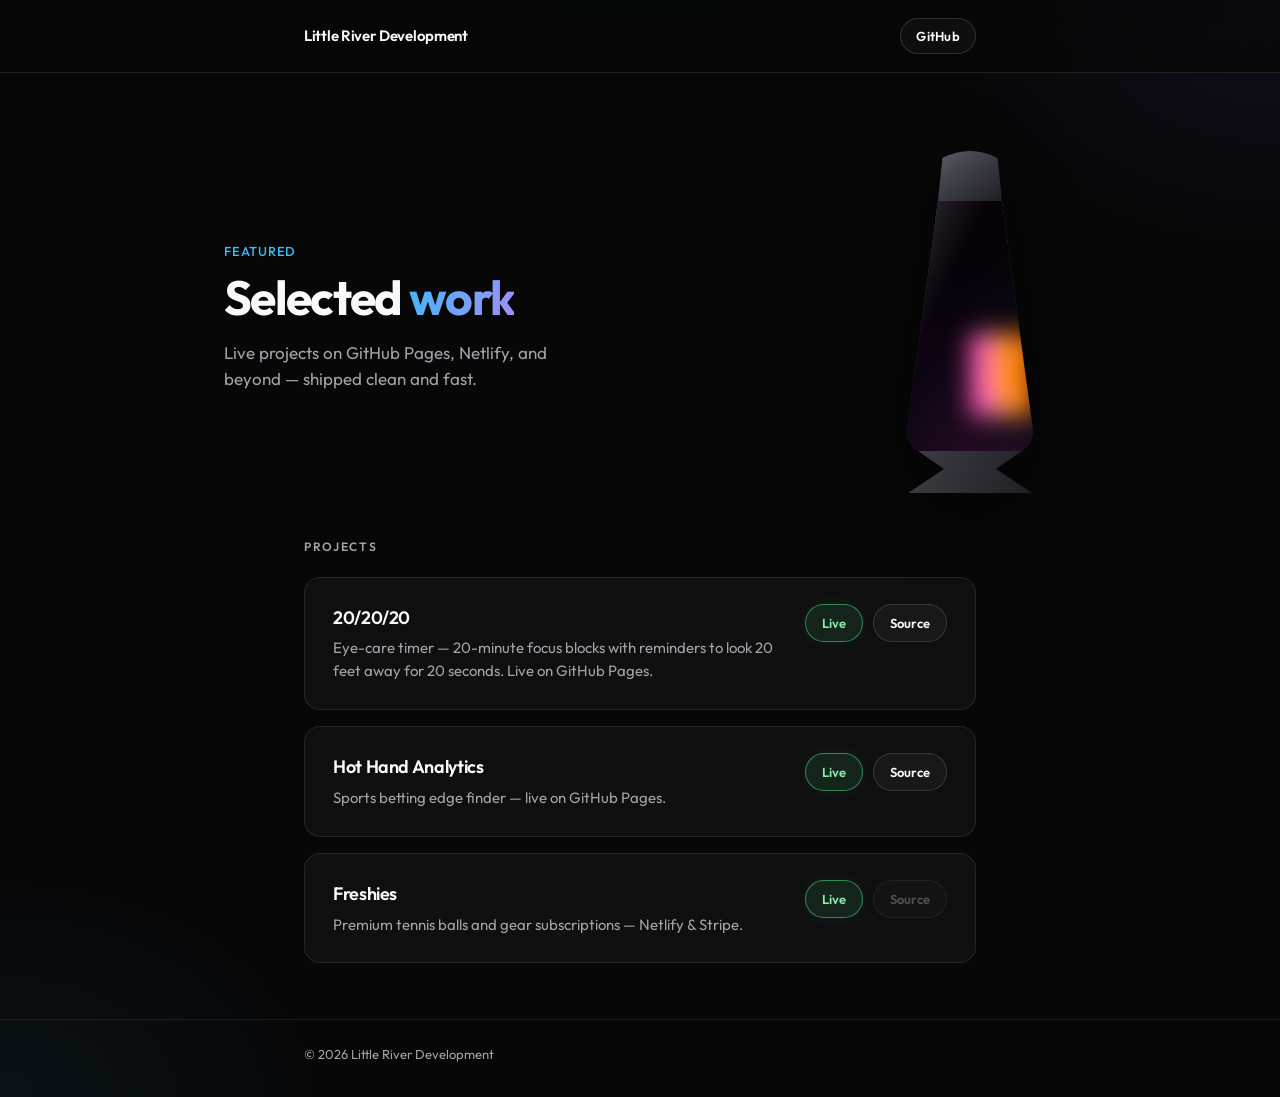
==== index.html @ 68fb6e4b "Add 20/20/20 project card; Safari backdrop fixes (html root bg, top__backdrop) Made-with: Cursor" ====
<!DOCTYPE html>
<html lang="en">
  <head>
    <meta charset="UTF-8" />
    <meta
      name="viewport"
      content="width=device-width, initial-scale=1.0, viewport-fit=cover"
    />
    <meta
      name="description"
      content="Little River Development — portfolio of web projects."
    />
    <title>Little River Development</title>
    <link rel="stylesheet" href="styles.css" />
    <link rel="preconnect" href="https://fonts.googleapis.com" />
    <link rel="preconnect" href="https://fonts.gstatic.com" crossorigin />
    <link
      href="https://fonts.googleapis.com/css2?family=Outfit:wght@300;400;500;600;700&display=swap"
      rel="stylesheet"
    />
  </head>
  <body>
    <a class="skip-link" href="#work">Skip to work</a>

    <header class="top">
      <div class="top__backdrop" aria-hidden="true"></div>
      <div class="wrap top-inner">
        <a class="brand" href="./">Little River Development</a>
        <nav class="top-nav" aria-label="Site">
          <a
            class="nav-btn"
            href="https://github.com/LittleRiverDevelopment/Portfolio"
            >GitHub</a
          >
        </nav>
      </div>
    </header>

    <main>
      <div class="wrap wrap--hero">
        <div class="hero">
          <section class="intro" aria-labelledby="intro-heading">
            <p class="intro-label">Featured</p>
            <h1 id="intro-heading">
              Selected <span class="title-accent">work</span>
            </h1>
            <p class="intro-text">
              Live projects on GitHub Pages, Netlify, and beyond — shipped clean
              and fast.
            </p>
          </section>

          <div class="lava-lamp" aria-hidden="true">
            <svg
              class="lava-lamp__svg"
              viewBox="0 -18 152 354"
              width="152"
              height="354"
              xmlns="http://www.w3.org/2000/svg"
              focusable="false"
            >
              <defs>
                <linearGradient
                  id="lava-metal"
                  x1="0%"
                  y1="0%"
                  x2="100%"
                  y2="100%"
                >
                  <stop offset="0%" stop-color="#5c5c64" />
                  <stop offset="45%" stop-color="#3d3d45" />
                  <stop offset="100%" stop-color="#1e1e24" />
                </linearGradient>
                <linearGradient id="lava-glass" x1="0%" y1="0%" x2="0%" y2="100%">
                  <stop offset="0%" stop-color="rgba(52,46,64,0.94)" />
                  <stop offset="55%" stop-color="rgba(22,18,32,0.96)" />
                  <stop offset="100%" stop-color="rgba(8,6,14,0.98)" />
                </linearGradient>
                <linearGradient id="lava-shine" x1="0%" y1="0%" x2="100%" y2="100%">
                  <stop offset="0%" stop-color="rgba(255,255,255,0.2)" />
                  <stop offset="35%" stop-color="rgba(255,255,255,0)" />
                  <stop offset="100%" stop-color="rgba(255,255,255,0.04)" />
                </linearGradient>
                <clipPath id="lava-glass-clip" clipPathUnits="userSpaceOnUse">
                  <path
                    d="M 56 32 L 96 32 L 108 43 L 138 265 Q 142 285 128 293 L 24 293 Q 10 285 14 265 L 44 43 L 56 32 Z"
                  />
                </clipPath>
              </defs>
              <!-- Metal body (no cap); cap drawn last so it sits in front of glass/lava -->
              <path
                fill="url(#lava-metal)"
                d="M 108 43 L 138 265 Q 142 285 128 293 L 102 311 L 138 335 L 14 335 L 50 311 L 24 293 Q 10 285 14 265 L 44 43 L 108 43 Z"
              />
              <path
                fill="url(#lava-glass)"
                d="M 56 32 L 96 32 L 108 43 L 138 265 Q 142 285 128 293 L 24 293 Q 10 285 14 265 L 44 43 L 56 32 Z"
              />
              <foreignObject
                width="152"
                height="336"
                clip-path="url(#lava-glass-clip)"
              >
                <div
                  xmlns="http://www.w3.org/1999/xhtml"
                  class="lava-lamp__fo"
                >
                  <div class="lava-lamp__liquid">
                    <div class="lava-lamp__blobs">
                      <span class="lava-blob lava-blob--1"></span>
                      <span class="lava-blob lava-blob--2"></span>
                      <span class="lava-blob lava-blob--3"></span>
                      <span class="lava-blob lava-blob--4"></span>
                    </div>
                  </div>
                </div>
              </foreignObject>
              <path
                fill="url(#lava-shine)"
                d="M 56 32 L 96 32 L 108 43 L 138 265 Q 142 285 128 293 L 24 293 Q 10 285 14 265 L 44 43 L 56 32 Z"
                style="pointer-events: none"
              />
              <!--
                Lid: left/right corners as before; curved top Q (76,−14) between them.
              -->
              <path
                class="lava-lamp__cap"
                fill="url(#lava-metal)"
                d="M 48.418 0 Q 76 -14 103.582 0 L 108 43 L 44 43 Z"
                style="pointer-events: none"
              />
            </svg>
          </div>
        </div>
      </div>

      <div class="wrap">
        <section id="work" class="work" aria-labelledby="work-heading">
          <h2 id="work-heading" class="work-title">Projects</h2>
          <ul class="project-list" role="list">
            <li class="project">
              <div class="project-main">
                <h3 class="project-name">20/20/20</h3>
                <p class="project-desc">
                  Eye-care timer — 20-minute focus blocks with reminders to look
                  20 feet away for 20 seconds. Live on GitHub Pages.
                </p>
              </div>
              <div class="project-links">
                <a
                  class="pill pill-live"
                  href="https://littleriverdevelopment.github.io/TwentyTwentyTwenty/"
                  target="_blank"
                  rel="noopener noreferrer"
                  >Live</a
                >
                <a
                  class="pill"
                  href="https://github.com/LittleRiverDevelopment/TwentyTwentyTwenty"
                  target="_blank"
                  rel="noopener noreferrer"
                  >Source</a
                >
              </div>
            </li>
            <li class="project">
              <div class="project-main">
                <h3 class="project-name">Hot Hand Analytics</h3>
                <p class="project-desc">
                  Sports betting edge finder — live on GitHub Pages.
                </p>
              </div>
              <div class="project-links">
                <a
                  class="pill pill-live"
                  href="https://littleriverdevelopment.github.io/HotHandAnalytics.io/"
                  target="_blank"
                  rel="noopener noreferrer"
                  >Live</a
                >
                <a
                  class="pill"
                  href="https://github.com/LittleRiverDevelopment/HotHandAnalytics.io"
                  target="_blank"
                  rel="noopener noreferrer"
                  >Source</a
                >
              </div>
            </li>
            <li class="project">
              <div class="project-main">
                <h3 class="project-name">Freshies</h3>
                <p class="project-desc">
                  Premium tennis balls and gear subscriptions — Netlify &
                  Stripe.
                </p>
              </div>
              <div class="project-links">
                <a
                  class="pill pill-live"
                  href="https://freshiescc.netlify.app"
                  target="_blank"
                  rel="noopener noreferrer"
                  >Live</a
                >
                <a class="pill pill-muted" href="#" aria-disabled="true"
                  >Source</a
                >
              </div>
            </li>
          </ul>
        </section>
      </div>
    </main>

    <footer class="bottom">
      <div class="wrap">
        <p class="bottom-text">
          © <span id="year"></span> Little River Development
        </p>
      </div>
    </footer>
    <script>
      document.getElementById("year").textContent = new Date().getFullYear();
    </script>
  </body>
</html>
---- styles.css ----
:root {
  --bg-deep: #070708;
  --bg: #0c0c0e;
  --surface: rgba(255, 255, 255, 0.035);
  --surface-hover: rgba(255, 255, 255, 0.055);
  --text: #fafafa;
  --text-soft: #a1a1aa;
  --border: rgba(255, 255, 255, 0.09);
  --border-strong: rgba(255, 255, 255, 0.14);
  --accent: #38bdf8;
  --accent-dim: rgba(56, 189, 248, 0.45);
  --accent-glow: rgba(56, 189, 248, 0.12);
  --live: #4ade80;
  --live-bright: #86efac;
  --live-border: rgba(74, 222, 128, 0.55);
  --live-bg: rgba(74, 222, 128, 0.1);
  --live-glow: rgba(74, 222, 128, 0.22);
  --radius-sm: 10px;
  --radius: 16px;
  --radius-lg: 20px;
  --font: "Outfit", system-ui, -apple-system, sans-serif;
  /* Fixed header: reserve this much space below safe-area (matches .top-inner padding + row) */
  --top-bar-height: 4.5rem;
}

*,
*::before,
*::after {
  box-sizing: border-box;
}

html {
  scroll-behavior: smooth;
  scroll-padding-top: calc(
    env(safe-area-inset-top, 0px) + var(--top-bar-height) + 0.75rem
  );
  /* Page paint on the root: Safari desktop often fails to sample backdrop-filter against body-only backgrounds in flex layouts */
  min-height: 100%;
  background-color: var(--bg-deep);
  background-image: radial-gradient(
      ellipse 100% 80% at 50% -40%,
      rgba(56, 189, 248, 0.14),
      transparent 55%
    ),
    radial-gradient(
      ellipse 60% 50% at 100% 0%,
      rgba(139, 92, 246, 0.08),
      transparent 45%
    ),
    radial-gradient(ellipse 50% 40% at 0% 100%, rgba(56, 189, 248, 0.06), transparent 50%);
}

body {
  margin: 0;
  min-height: 100vh;
  min-height: 100dvh;
  display: flex;
  flex-direction: column;
  font-family: var(--font);
  font-size: 1.0625rem;
  line-height: 1.55;
  color: var(--text);
  background: transparent;
}

a {
  color: var(--accent);
  text-decoration: none;
  transition: color 0.2s ease, background 0.2s ease, border-color 0.2s ease,
    transform 0.2s ease, box-shadow 0.2s ease;
}

a:hover {
  color: #7dd3fc;
}

a:focus-visible {
  outline: 2px solid var(--accent);
  outline-offset: 3px;
}

a[aria-disabled="true"] {
  color: var(--text-soft);
  opacity: 0.45;
  pointer-events: none;
}

.skip-link {
  position: absolute;
  left: -9999px;
  top: 0;
  padding: 0.65rem 1.1rem;
  background: var(--text);
  color: var(--bg-deep);
  font-weight: 600;
  z-index: 100;
  border-radius: var(--radius-sm);
}

.skip-link:focus {
  left: 1rem;
  top: 1rem;
}

.wrap {
  width: min(42rem, 100% - 2.25rem);
  margin-inline: auto;
}

.wrap--hero {
  width: min(52rem, 100% - 2.25rem);
}

.top {
  position: fixed;
  left: 0;
  right: 0;
  top: 0;
  z-index: 50;
  padding-top: env(safe-area-inset-top, 0px);
  border-bottom: 1px solid var(--border);
  background: transparent;
  isolation: isolate;
  overflow: hidden;
  -webkit-transform: translateZ(0);
  transform: translateZ(0);
}

/* Dedicated layer: WebKit composites backdrop more reliably than on the same box as border/padding */
.top__backdrop {
  position: absolute;
  inset: 0;
  z-index: 0;
  background-color: rgba(7, 7, 8, 0.72);
  -webkit-backdrop-filter: blur(14px);
  backdrop-filter: blur(14px);
  -webkit-transform: translate3d(0, 0, 0);
  transform: translate3d(0, 0, 0);
  pointer-events: none;
}

@media (prefers-reduced-transparency: reduce) {
  .top__backdrop {
    -webkit-backdrop-filter: none;
    backdrop-filter: none;
    background-color: rgba(12, 12, 14, 0.97);
  }
}

.top-inner {
  position: relative;
  z-index: 1;
  display: flex;
  align-items: center;
  justify-content: space-between;
  gap: 1rem;
  padding: 1.1rem 0;
}

.brand {
  font-weight: 600;
  font-size: 0.9375rem;
  letter-spacing: -0.02em;
  color: var(--text);
}

.brand:hover {
  color: #fff;
}

.nav-btn {
  display: inline-flex;
  align-items: center;
  padding: 0.45rem 0.95rem;
  font-size: 0.8125rem;
  font-weight: 600;
  letter-spacing: 0.02em;
  color: var(--text);
  border: 1px solid var(--border-strong);
  border-radius: 999px;
  background: var(--surface);
}

.nav-btn:hover {
  color: var(--accent);
  border-color: var(--accent-dim);
  background: var(--accent-glow);
  text-decoration: none;
  box-shadow: 0 0 24px var(--accent-glow);
}

main {
  flex: 1;
  padding: calc(
      env(safe-area-inset-top, 0px) + var(--top-bar-height) +
        clamp(2.75rem, 8vw, 4.25rem)
    )
    0 3.5rem;
}

.hero {
  display: grid;
  grid-template-columns: 1fr;
  gap: 2.25rem;
  margin-bottom: 2.75rem;
  align-items: center;
}

@media (min-width: 800px) {
  .hero {
    grid-template-columns: 1fr minmax(148px, 172px);
    gap: 2rem 2.75rem;
    align-items: center;
  }
}

.intro {
  margin-bottom: 0;
  min-width: 0;
}

/* —— Lava lamp: single SVG (shell + glass + base as one path) —— */
.lava-lamp {
  /* Pink (left) → orange (right), same on every blob */
  --lava-fill: linear-gradient(
    90deg,
    #ec4899 0%,
    #f472b6 28%,
    #fb923c 72%,
    #f97316 100%
  );

  justify-self: center;
  width: 152px;
  line-height: 0;
  filter: drop-shadow(0 14px 32px rgba(0, 0, 0, 0.5));
}

.lava-lamp__svg {
  display: block;
  width: 100%;
  height: auto;
  vertical-align: top;
}

/* foreignObject host: fills SVG so lava clips to glass path */
.lava-lamp__fo {
  width: 152px;
  height: 336px;
  margin: 0;
  padding: 0;
  overflow: hidden;
  position: relative;
  background: transparent;
}

.lava-lamp__liquid {
  position: absolute;
  inset: 0;
  overflow: hidden;
  background: radial-gradient(
    ellipse 95% 70% at 50% 100%,
    #24061f 0%,
    #100515 50%,
    #060208 100%
  );
}

.lava-lamp__blobs {
  position: absolute;
  left: -15%;
  right: -15%;
  top: -20%;
  bottom: -25%;
  filter: blur(12px) contrast(1.4);
}

.lava-blob {
  position: absolute;
  left: 50%;
  top: 50%;
  display: block;
  width: 64px;
  height: 82px;
  margin: 0;
  background: var(--lava-fill);
  opacity: 0.94;
  will-change: transform, border-radius;
  animation-timing-function: ease-in-out;
  animation-iteration-count: infinite;
}

.lava-blob--1 {
  animation-name: lava-morph-1;
  animation-duration: 14s;
  animation-delay: 0s;
}

.lava-blob--2 {
  width: 54px;
  height: 70px;
  animation-name: lava-morph-2;
  animation-duration: 16s;
  animation-delay: -3s;
}

.lava-blob--3 {
  width: 58px;
  height: 74px;
  animation-name: lava-morph-3;
  animation-duration: 12s;
  animation-delay: -1.5s;
}

.lava-blob--4 {
  width: 48px;
  height: 60px;
  animation-name: lava-morph-4;
  animation-duration: 18s;
  animation-delay: -5s;
}

/* Bounce paths: tighter X near top (narrow glass), wider X low; morph border-radius each step */
@keyframes lava-morph-1 {
  0%,
  100% {
    transform: translate(-50%, -50%) translate(0, 88px) rotate(0deg);
    border-radius: 44% 56% 50% 50% / 46% 48% 52% 54%;
  }
  14% {
    transform: translate(-50%, -50%) translate(-36px, 52px) rotate(-18deg);
    border-radius: 62% 38% 42% 58% / 52% 44% 56% 48%;
  }
  28% {
    transform: translate(-50%, -50%) translate(42px, 18px) rotate(14deg);
    border-radius: 35% 65% 58% 42% / 40% 58% 38% 62%;
  }
  42% {
    transform: translate(-50%, -50%) translate(24px, -58px) rotate(22deg);
    border-radius: 52% 48% 32% 68% / 62% 38% 48% 52%;
  }
  56% {
    transform: translate(-50%, -50%) translate(-28px, -48px) rotate(-12deg);
    border-radius: 40% 60% 55% 45% / 48% 52% 44% 56%;
  }
  70% {
    transform: translate(-50%, -50%) translate(-48px, 8px) rotate(-24deg);
    border-radius: 58% 42% 48% 52% / 42% 56% 52% 48%;
  }
  84% {
    transform: translate(-50%, -50%) translate(38px, 68px) rotate(10deg);
    border-radius: 46% 54% 62% 38% / 54% 46% 40% 60%;
  }
}

@keyframes lava-morph-2 {
  0%,
  100% {
    transform: translate(-50%, -50%) translate(12px, 95px) rotate(8deg);
    border-radius: 50% 50% 48% 52% / 50% 48% 52% 50%;
  }
  16% {
    transform: translate(-50%, -50%) translate(-40px, 62px) rotate(-14deg);
    border-radius: 68% 32% 45% 55% / 44% 56% 48% 52%;
  }
  33% {
    transform: translate(-50%, -50%) translate(-22px, -42px) rotate(-20deg);
    border-radius: 38% 62% 52% 48% / 58% 42% 50% 50%;
  }
  50% {
    transform: translate(-50%, -50%) translate(44px, -28px) rotate(18deg);
    border-radius: 55% 45% 38% 62% / 36% 64% 55% 45%;
  }
  66% {
    transform: translate(-50%, -50%) translate(46px, 38px) rotate(12deg);
    border-radius: 42% 58% 60% 40% / 50% 50% 42% 58%;
  }
  83% {
    transform: translate(-50%, -50%) translate(-32px, -12px) rotate(-10deg);
    border-radius: 54% 46% 44% 56% / 46% 54% 58% 42%;
  }
}

@keyframes lava-morph-3 {
  0%,
  100% {
    transform: translate(-50%, -50%) translate(-8px, 78px) rotate(-6deg);
    border-radius: 48% 52% 54% 46% / 52% 46% 48% 52%;
  }
  20% {
    transform: translate(-50%, -50%) translate(46px, 45px) rotate(20deg);
    border-radius: 32% 68% 55% 45% / 48% 52% 44% 56%;
  }
  40% {
    transform: translate(-50%, -50%) translate(32px, -62px) rotate(16deg);
    border-radius: 58% 42% 35% 65% / 64% 36% 42% 58%;
  }
  60% {
    transform: translate(-50%, -50%) translate(-44px, -35px) rotate(-22deg);
    border-radius: 44% 56% 50% 50% / 40% 60% 54% 46%;
  }
  80% {
    transform: translate(-50%, -50%) translate(-38px, 58px) rotate(-8deg);
    border-radius: 60% 40% 42% 58% / 52% 48% 46% 54%;
  }
}

@keyframes lava-morph-4 {
  0%,
  100% {
    transform: translate(-50%, -50%) translate(6px, 102px) rotate(4deg);
    border-radius: 52% 48% 50% 50% / 48% 52% 50% 50%;
  }
  18% {
    transform: translate(-50%, -50%) translate(36px, 22px) rotate(24deg);
    border-radius: 45% 55% 62% 38% / 38% 62% 52% 48%;
  }
  36% {
    transform: translate(-50%, -50%) translate(-36px, 8px) rotate(-16deg);
    border-radius: 66% 34% 40% 60% / 50% 50% 46% 54%;
  }
  54% {
    transform: translate(-50%, -50%) translate(-20px, -68px) rotate(-8deg);
    border-radius: 40% 60% 48% 52% / 58% 42% 44% 56%;
  }
  72% {
    transform: translate(-50%, -50%) translate(40px, -20px) rotate(14deg);
    border-radius: 50% 50% 58% 42% / 42% 58% 50% 50%;
  }
  90% {
    transform: translate(-50%, -50%) translate(-42px, 72px) rotate(-12deg);
    border-radius: 54% 46% 44% 56% / 46% 54% 52% 48%;
  }
}

.lava-lamp__shine {
  pointer-events: none;
  position: absolute;
  inset: 0;
  -webkit-clip-path: var(--lamp-clip);
  clip-path: var(--lamp-clip);
  background: linear-gradient(
    118deg,
    rgba(255, 255, 255, 0.16) 0%,
    rgba(255, 255, 255, 0) 35%,
    rgba(255, 255, 255, 0) 55%,
    rgba(255, 255, 255, 0.04) 100%
  );
}

.intro-label {
  margin: 0 0 0.65rem;
  font-size: 0.8125rem;
  font-weight: 500;
  letter-spacing: 0.06em;
  text-transform: uppercase;
  color: var(--accent);
}

.intro h1 {
  margin: 0 0 1rem;
  font-size: clamp(2.25rem, 6vw, 3rem);
  font-weight: 700;
  line-height: 1.08;
  letter-spacing: -0.035em;
}

.title-accent {
  background: linear-gradient(120deg, #38bdf8 0%, #a78bfa 100%);
  -webkit-background-clip: text;
  background-clip: text;
  color: transparent;
}

.intro-text {
  margin: 0;
  max-width: 34ch;
  color: var(--text-soft);
  font-size: 1.0625rem;
  font-weight: 400;
}

.work-title {
  margin: 0 0 1.25rem;
  font-size: 0.75rem;
  font-weight: 600;
  letter-spacing: 0.14em;
  text-transform: uppercase;
  color: var(--text-soft);
}

.project-list {
  list-style: none;
  margin: 0;
  padding: 0;
  display: flex;
  flex-direction: column;
  gap: 1rem;
}

.project {
  display: flex;
  flex-direction: column;
  gap: 1.25rem;
  padding: 1.5rem 1.5rem;
  background: var(--surface);
  border: 1px solid var(--border);
  border-radius: var(--radius);
  transition: border-color 0.25s ease, background 0.25s ease,
    transform 0.25s ease, box-shadow 0.25s ease;
}

.project:hover {
  border-color: var(--border-strong);
  background: var(--surface-hover);
  box-shadow: 0 16px 48px rgba(0, 0, 0, 0.35);
  transform: translateY(-2px);
}

@media (min-width: 540px) {
  .project {
    flex-direction: row;
    align-items: flex-start;
    justify-content: space-between;
    gap: 1.75rem;
    padding: 1.65rem 1.75rem;
  }
}

.project-main {
  min-width: 0;
}

.project-name {
  margin: 0 0 0.35rem;
  font-size: 1.125rem;
  font-weight: 600;
  letter-spacing: -0.02em;
}

.project-desc {
  margin: 0;
  font-size: 0.9375rem;
  color: var(--text-soft);
  line-height: 1.5;
}

.project-links {
  display: flex;
  flex-wrap: wrap;
  align-items: center;
  gap: 0.65rem;
  flex-shrink: 0;
}

.pill {
  display: inline-flex;
  align-items: center;
  justify-content: center;
  padding: 0.5rem 1rem;
  font-size: 0.8125rem;
  font-weight: 600;
  color: var(--text);
  border: 1px solid var(--border-strong);
  border-radius: 999px;
  background: rgba(255, 255, 255, 0.04);
}

.pill:hover {
  color: var(--accent);
  border-color: var(--accent-dim);
  background: var(--accent-glow);
  text-decoration: none;
  box-shadow: 0 0 20px var(--accent-glow);
}

.pill-muted {
  color: var(--text-soft);
}

.pill-live {
  color: var(--live-bright);
  border-color: var(--live-border);
  background: var(--live-bg);
  box-shadow: 0 0 18px rgba(74, 222, 128, 0.08);
}

.pill-live:hover {
  color: #bbf7d0;
  border-color: var(--live);
  background: rgba(74, 222, 128, 0.16);
  text-decoration: none;
  box-shadow: 0 0 24px var(--live-glow);
}

.pill-live:focus-visible {
  outline-color: var(--live);
}

.pill[aria-disabled="true"] {
  box-shadow: none;
}

.pill[aria-disabled="true"]:hover {
  box-shadow: none;
  border-color: var(--border);
  background: rgba(255, 255, 255, 0.04);
}

@media (prefers-reduced-motion: reduce) {
  html {
    scroll-behavior: auto;
  }

  a,
  .project,
  .nav-btn,
  .pill {
    transition: none;
  }

  .project:hover {
    transform: none;
  }

  .lava-blob {
    animation: none;
    transform: translate(-50%, -50%) translate(0, 48px);
    border-radius: 48% 52% 50% 50% / 50% 48% 52% 50%;
  }

  .lava-blob--2 {
    transform: translate(-50%, -50%) translate(10px, 62px);
  }

  .lava-blob--3 {
    transform: translate(-50%, -50%) translate(-12px, 36px);
  }

  .lava-blob--4 {
    transform: translate(-50%, -50%) translate(4px, 72px);
  }
}

.bottom {
  border-top: 1px solid var(--border);
  padding: 1.5rem 0 2rem;
  margin-top: auto;
}

.bottom-text {
  margin: 0;
  font-size: 0.8125rem;
  color: var(--text-soft);
}
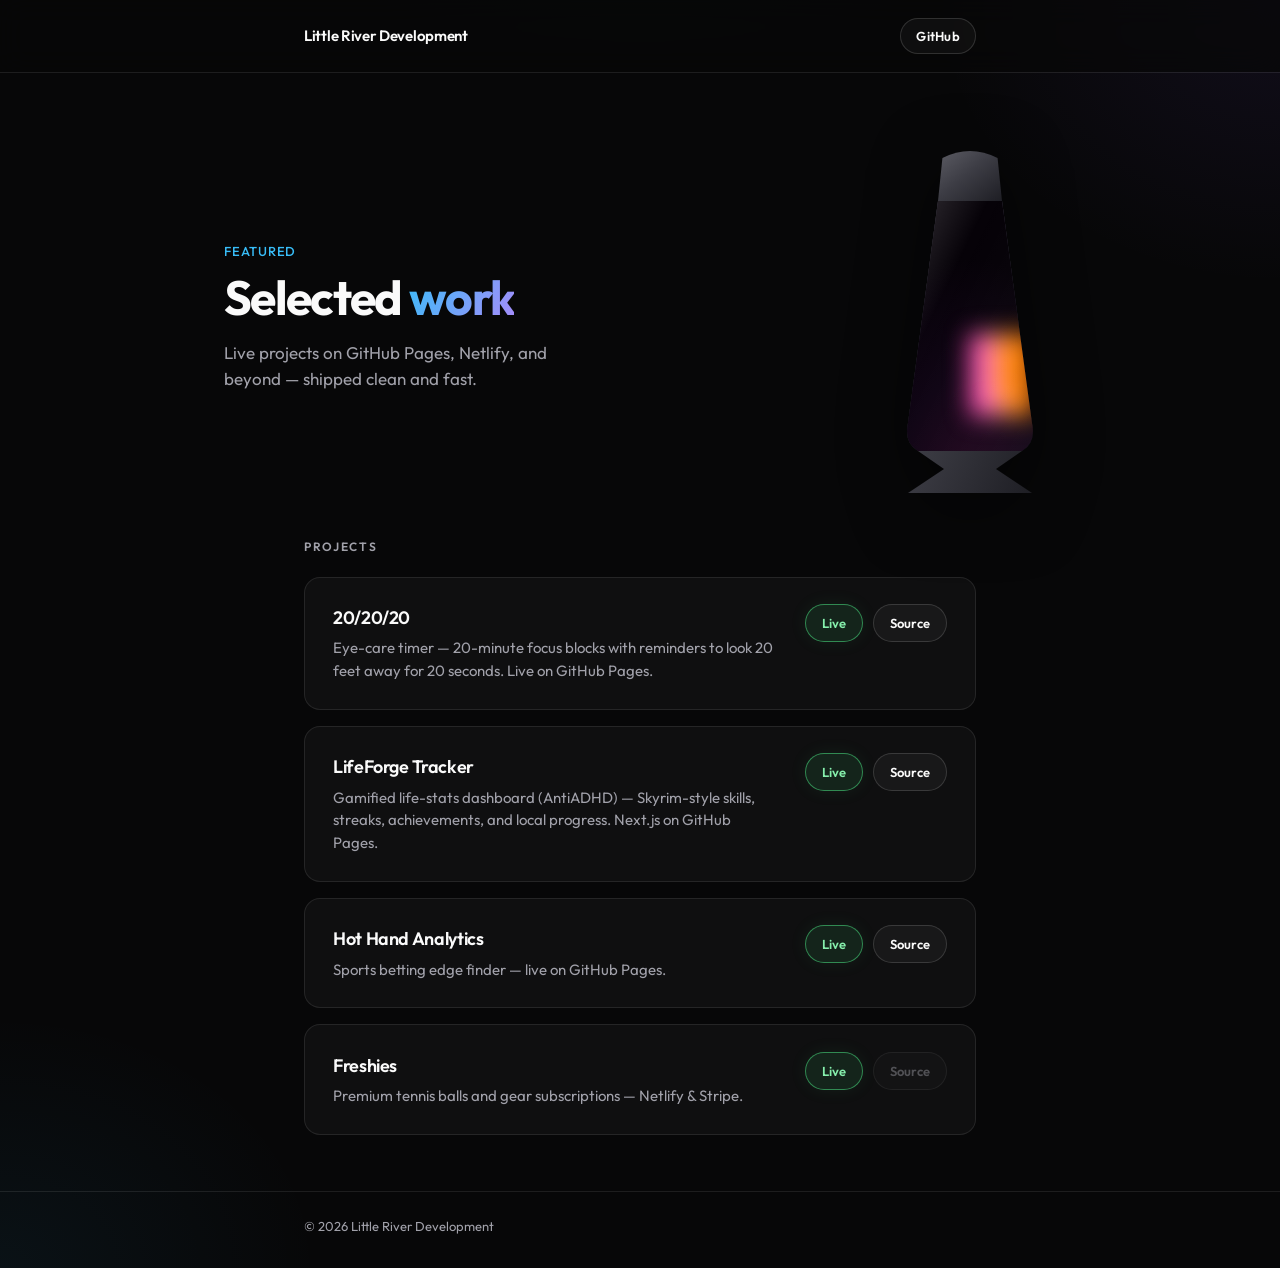
==== commit 32a4a226: "Add LifeForge Tracker (AntiADHD) project to portfolio Made-with: Cursor" ====
--- a/index.html
+++ b/index.html
@@ -165,6 +165,32 @@
             </li>
             <li class="project">
               <div class="project-main">
+                <h3 class="project-name">LifeForge Tracker</h3>
+                <p class="project-desc">
+                  Gamified life-stats dashboard (AntiADHD) — Skyrim-style skills,
+                  streaks, achievements, and local progress. Next.js on GitHub
+                  Pages.
+                </p>
+              </div>
+              <div class="project-links">
+                <a
+                  class="pill pill-live"
+                  href="https://littleriverdevelopment.github.io/AntiADHD/"
+                  target="_blank"
+                  rel="noopener noreferrer"
+                  >Live</a
+                >
+                <a
+                  class="pill"
+                  href="https://github.com/LittleRiverDevelopment/AntiADHD"
+                  target="_blank"
+                  rel="noopener noreferrer"
+                  >Source</a
+                >
+              </div>
+            </li>
+            <li class="project">
+              <div class="project-main">
                 <h3 class="project-name">Hot Hand Analytics</h3>
                 <p class="project-desc">
                   Sports betting edge finder — live on GitHub Pages.
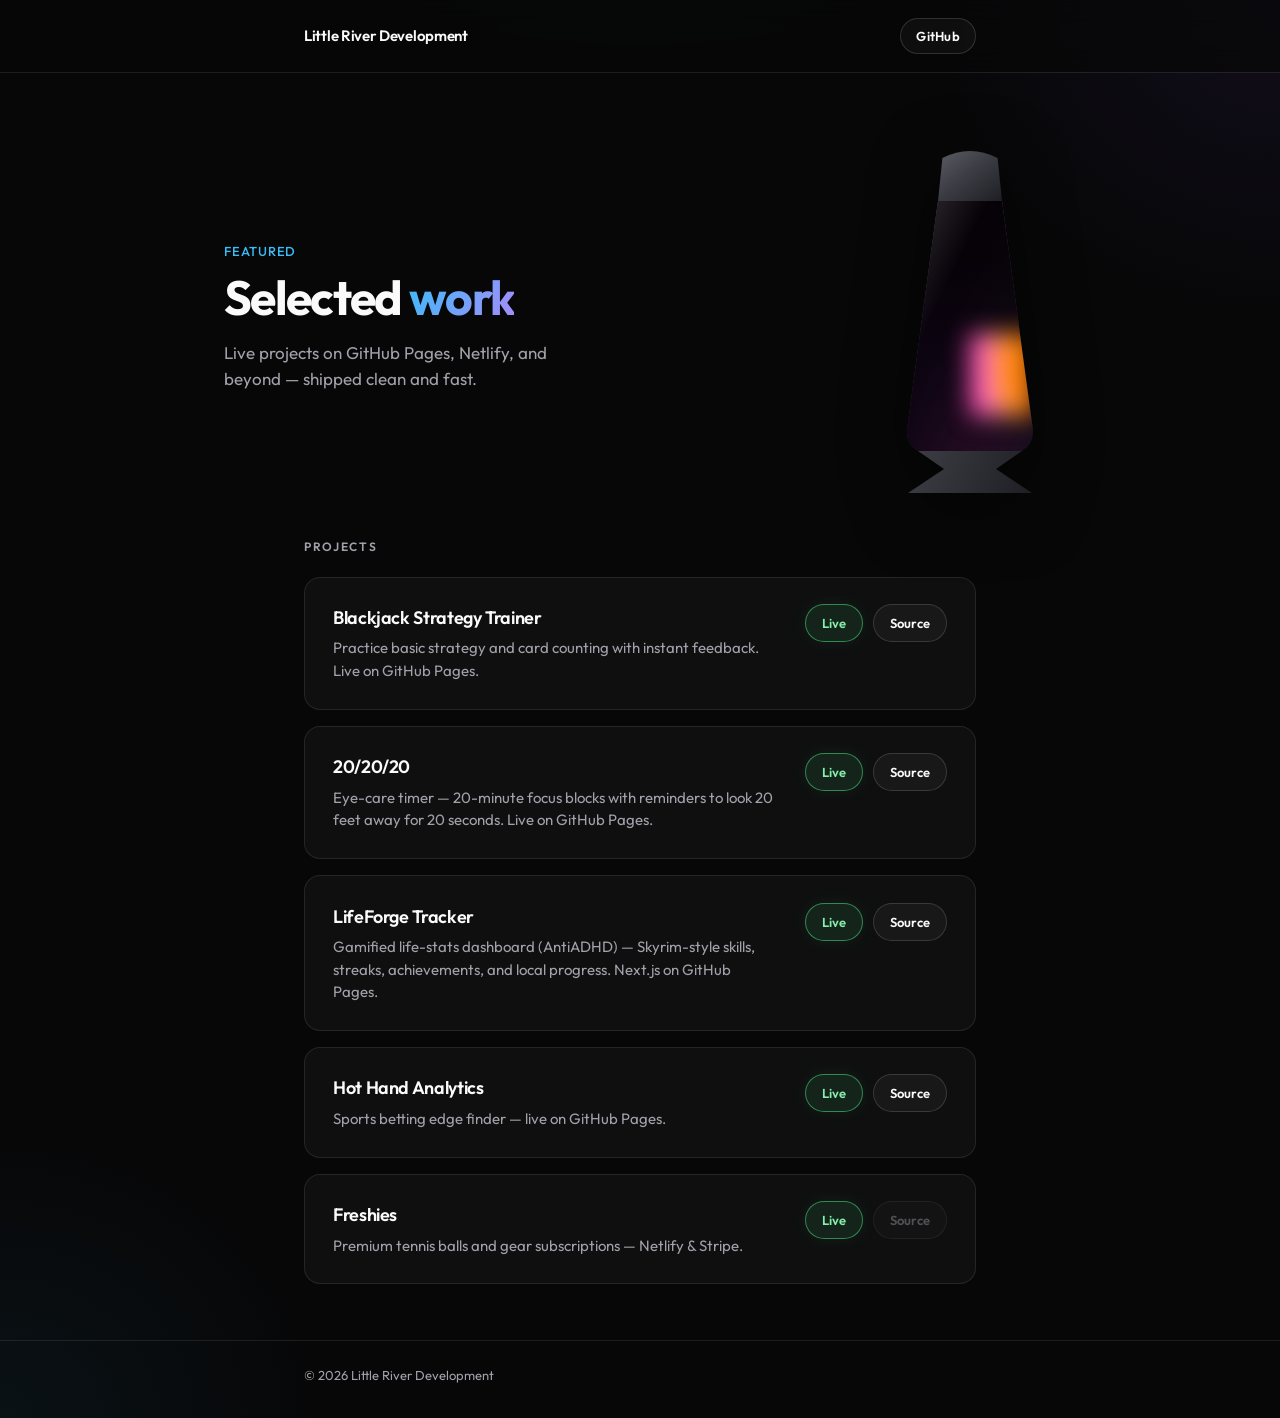
==== commit 2338c1e6: "Add Blackjack Basic Strategy Trainer to portfolio Co-authored-by: Cursor <cursoragent@cursor.com>" ====
--- a/index.html
+++ b/index.html
@@ -11,6 +11,7 @@
       content="Little River Development — portfolio of web projects."
     />
     <title>Little River Development</title>
+    <link rel="icon" href="favicon.svg" type="image/svg+xml" />
     <link rel="stylesheet" href="styles.css" />
     <link rel="preconnect" href="https://fonts.googleapis.com" />
     <link rel="preconnect" href="https://fonts.gstatic.com" crossorigin />
@@ -140,6 +141,31 @@
           <ul class="project-list" role="list">
             <li class="project">
               <div class="project-main">
+                <h3 class="project-name">Blackjack Strategy Trainer</h3>
+                <p class="project-desc">
+                  Practice basic strategy and card counting with instant
+                  feedback. Live on GitHub Pages.
+                </p>
+              </div>
+              <div class="project-links">
+                <a
+                  class="pill pill-live"
+                  href="https://littleriverdevelopment.github.io/BasicStrategyTrainer/"
+                  target="_blank"
+                  rel="noopener noreferrer"
+                  >Live</a
+                >
+                <a
+                  class="pill"
+                  href="https://github.com/LittleRiverDevelopment/BasicStrategyTrainer"
+                  target="_blank"
+                  rel="noopener noreferrer"
+                  >Source</a
+                >
+              </div>
+            </li>
+            <li class="project">
+              <div class="project-main">
                 <h3 class="project-name">20/20/20</h3>
                 <p class="project-desc">
                   Eye-care timer — 20-minute focus blocks with reminders to look
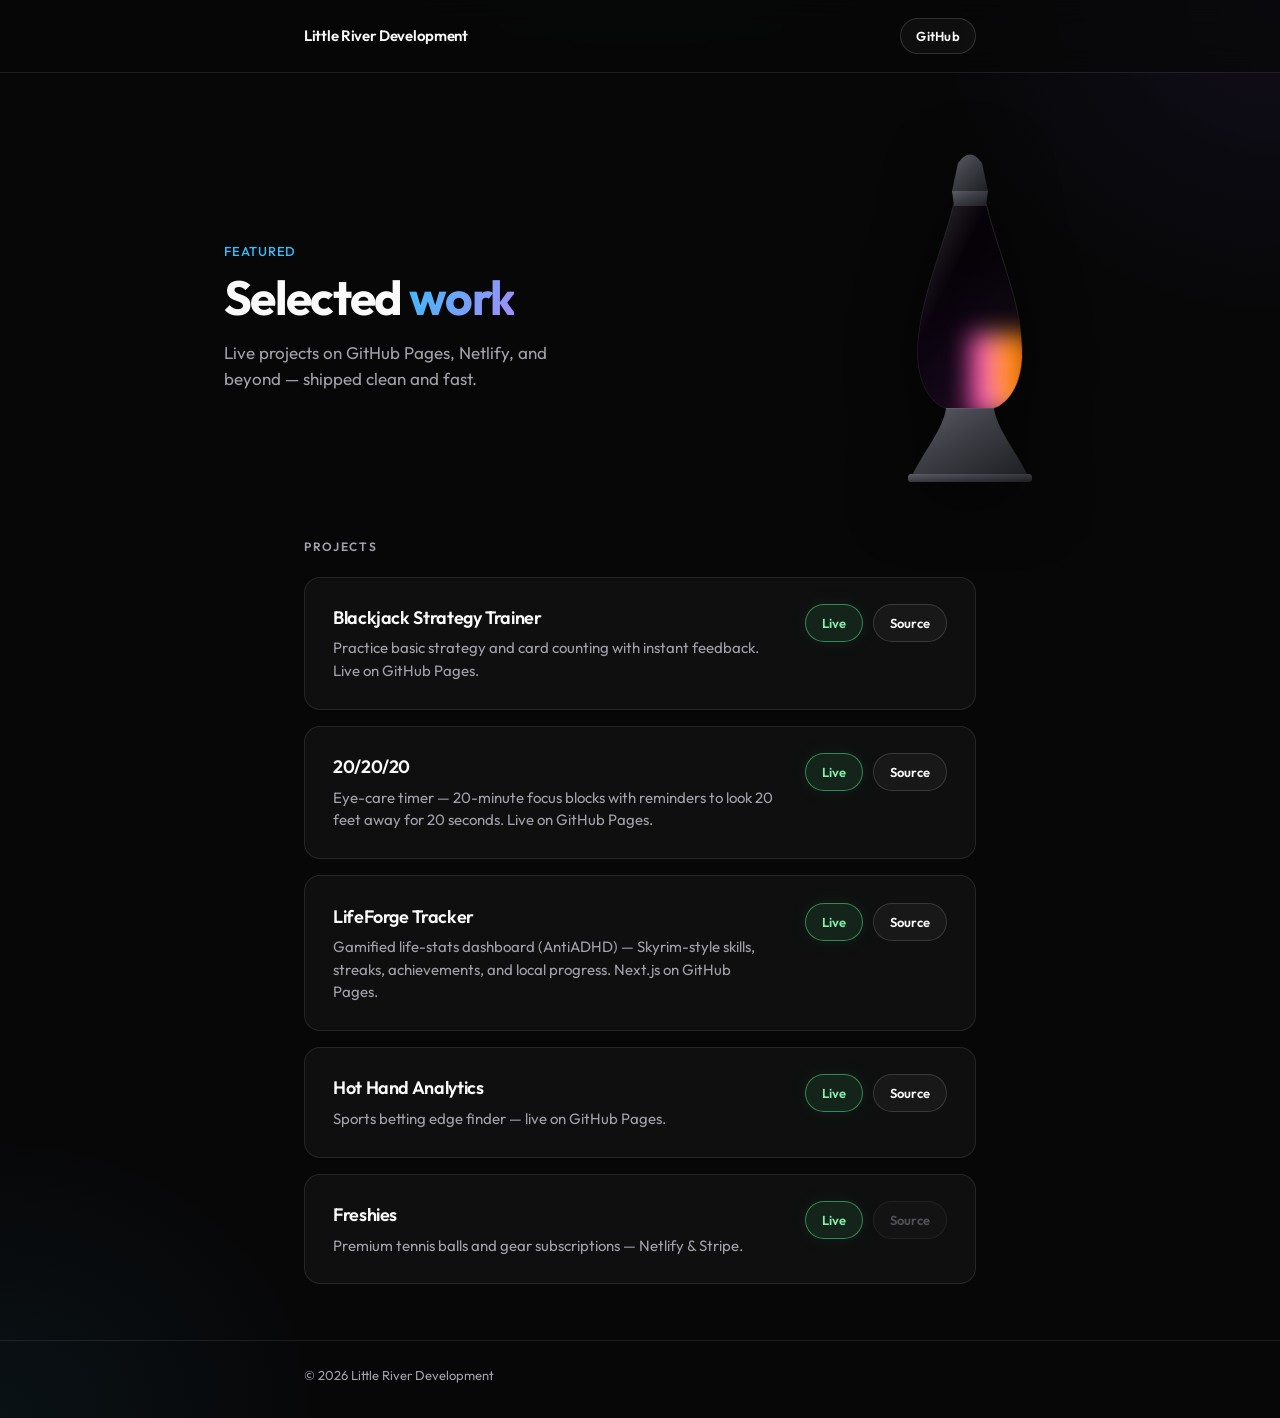
==== commit 11e95742: "Reshape lava lamp into classic silhouette (cap, neck, bulged glass, flared base) Co-authored-by: Cur" ====
--- a/index.html
+++ b/index.html
@@ -82,20 +82,32 @@
                   <stop offset="35%" stop-color="rgba(255,255,255,0)" />
                   <stop offset="100%" stop-color="rgba(255,255,255,0.04)" />
                 </linearGradient>
+                <!-- Glass vessel: narrow neck, bulge, pinch toward the base -->
                 <clipPath id="lava-glass-clip" clipPathUnits="userSpaceOnUse">
                   <path
-                    d="M 56 32 L 96 32 L 108 43 L 138 265 Q 142 285 128 293 L 24 293 Q 10 285 14 265 L 44 43 L 56 32 Z"
+                    d="M 60 46 C 50 90 22 150 24 200 C 26 235 44 248 52 250 L 100 250 C 108 248 126 235 128 200 C 130 150 102 90 92 46 Z"
                   />
                 </clipPath>
               </defs>
-              <!-- Metal body (no cap); cap drawn last so it sits in front of glass/lava -->
-              <path
-                fill="url(#lava-metal)"
-                d="M 108 43 L 138 265 Q 142 285 128 293 L 102 311 L 138 335 L 14 335 L 50 311 L 24 293 Q 10 285 14 265 L 44 43 L 108 43 Z"
-              />
+              <!-- Base / pedestal (drawn first so the glass sits in front of it) -->
+              <path
+                fill="url(#lava-metal)"
+                d="M 52 250 C 50 270 28 296 18 318 L 134 318 C 124 296 102 270 100 250 Z"
+              />
+              <rect
+                x="14"
+                y="316"
+                width="124"
+                height="8"
+                rx="3"
+                fill="url(#lava-metal)"
+              />
+              <!-- Glass vessel fill -->
               <path
                 fill="url(#lava-glass)"
-                d="M 56 32 L 96 32 L 108 43 L 138 265 Q 142 285 128 293 L 24 293 Q 10 285 14 265 L 44 43 L 56 32 Z"
+                stroke="rgba(255,255,255,0.10)"
+                stroke-width="1.5"
+                d="M 60 46 C 50 90 22 150 24 200 C 26 235 44 248 52 250 L 100 250 C 108 248 126 235 128 200 C 130 150 102 90 92 46 Z"
               />
               <foreignObject
                 width="152"
@@ -116,18 +128,23 @@
                   </div>
                 </div>
               </foreignObject>
+              <!-- Glass highlight -->
               <path
                 fill="url(#lava-shine)"
-                d="M 56 32 L 96 32 L 108 43 L 138 265 Q 142 285 128 293 L 24 293 Q 10 285 14 265 L 44 43 L 56 32 Z"
+                d="M 60 46 C 50 90 22 150 24 200 C 26 235 44 248 52 250 L 100 250 C 108 248 126 235 128 200 C 130 150 102 90 92 46 Z"
                 style="pointer-events: none"
               />
-              <!--
-                Lid: left/right corners as before; curved top Q (76,−14) between them.
-              -->
+              <!-- Neck collar -->
+              <path
+                fill="url(#lava-metal)"
+                d="M 60 48 L 58 33 L 94 33 L 92 48 Z"
+                style="pointer-events: none"
+              />
+              <!-- Cap / finial with rounded dome top -->
               <path
                 class="lava-lamp__cap"
                 fill="url(#lava-metal)"
-                d="M 48.418 0 Q 76 -14 103.582 0 L 108 43 L 44 43 Z"
+                d="M 58 33 L 64 5 Q 76 -12 88 5 L 94 33 Z"
                 style="pointer-events: none"
               />
             </svg>
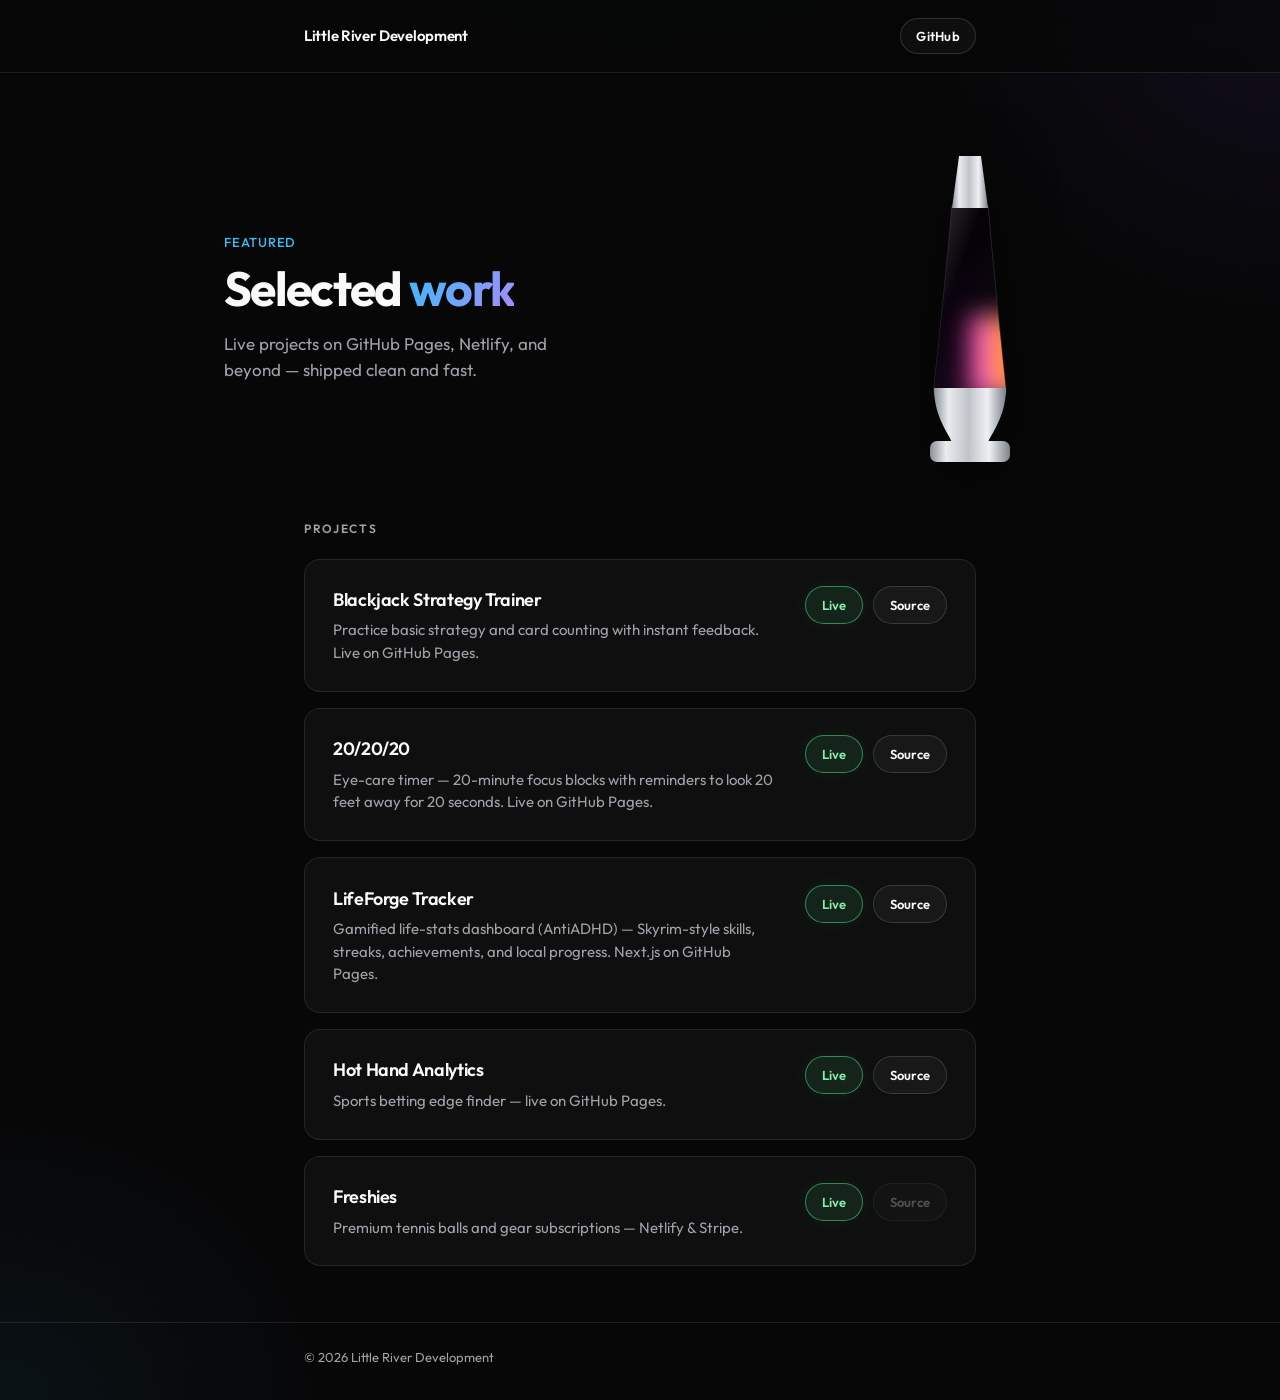
==== commit 7b716172: "Refine lava lamp to match real lamp: silver cap/base, cone glass, aligned edges, glass behind base C" ====
--- a/index.html
+++ b/index.html
@@ -54,9 +54,9 @@
           <div class="lava-lamp" aria-hidden="true">
             <svg
               class="lava-lamp__svg"
-              viewBox="0 -18 152 354"
+              viewBox="0 0 152 336"
               width="152"
-              height="354"
+              height="336"
               xmlns="http://www.w3.org/2000/svg"
               focusable="false"
             >
@@ -82,32 +82,27 @@
                   <stop offset="35%" stop-color="rgba(255,255,255,0)" />
                   <stop offset="100%" stop-color="rgba(255,255,255,0.04)" />
                 </linearGradient>
-                <!-- Glass vessel: narrow neck, bulge, pinch toward the base -->
+                <!-- Brushed-aluminum look for cap and base -->
+                <linearGradient id="lava-silver" x1="0%" y1="0%" x2="100%" y2="0%">
+                  <stop offset="0%" stop-color="#8b9098" />
+                  <stop offset="20%" stop-color="#e9ebee" />
+                  <stop offset="48%" stop-color="#c0c4ca" />
+                  <stop offset="74%" stop-color="#eef0f3" />
+                  <stop offset="100%" stop-color="#7c828b" />
+                </linearGradient>
+                <!-- Glass vessel: long cone, narrow at the top, widest where it meets the base -->
                 <clipPath id="lava-glass-clip" clipPathUnits="userSpaceOnUse">
                   <path
-                    d="M 60 46 C 50 90 22 150 24 200 C 26 235 44 248 52 250 L 100 250 C 108 248 126 235 128 200 C 130 150 102 90 92 46 Z"
+                    d="M 58 66 C 54 120 44 210 40 250 C 40 256 43 260 49 260 L 103 260 C 109 260 112 256 112 250 C 108 210 98 120 94 66 Z"
                   />
                 </clipPath>
               </defs>
-              <!-- Base / pedestal (drawn first so the glass sits in front of it) -->
-              <path
-                fill="url(#lava-metal)"
-                d="M 52 250 C 50 270 28 296 18 318 L 134 318 C 124 296 102 270 100 250 Z"
-              />
-              <rect
-                x="14"
-                y="316"
-                width="124"
-                height="8"
-                rx="3"
-                fill="url(#lava-metal)"
-              />
-              <!-- Glass vessel fill -->
+              <!-- Glass vessel fill (drawn first so the base sits in front of it) -->
               <path
                 fill="url(#lava-glass)"
-                stroke="rgba(255,255,255,0.10)"
+                stroke="rgba(255,255,255,0.12)"
                 stroke-width="1.5"
-                d="M 60 46 C 50 90 22 150 24 200 C 26 235 44 248 52 250 L 100 250 C 108 248 126 235 128 200 C 130 150 102 90 92 46 Z"
+                d="M 58 66 C 54 120 44 210 40 250 C 40 256 43 260 49 260 L 103 260 C 109 260 112 256 112 250 C 108 210 98 120 94 66 Z"
               />
               <foreignObject
                 width="152"
@@ -131,20 +126,27 @@
               <!-- Glass highlight -->
               <path
                 fill="url(#lava-shine)"
-                d="M 60 46 C 50 90 22 150 24 200 C 26 235 44 248 52 250 L 100 250 C 108 248 126 235 128 200 C 130 150 102 90 92 46 Z"
+                d="M 58 66 C 54 120 44 210 40 250 C 40 256 43 260 49 260 L 103 260 C 109 260 112 256 112 250 C 108 210 98 120 94 66 Z"
                 style="pointer-events: none"
               />
-              <!-- Neck collar -->
-              <path
-                fill="url(#lava-metal)"
-                d="M 60 48 L 58 33 L 94 33 L 92 48 Z"
-                style="pointer-events: none"
-              />
-              <!-- Cap / finial with rounded dome top -->
+              <!-- Base: in front of the glass; top edge aligns with the glass widest point -->
+              <path
+                fill="url(#lava-silver)"
+                d="M 40 248 C 40 274 52 290 58 302 L 94 302 C 100 290 112 274 112 248 Z"
+              />
+              <rect
+                x="36"
+                y="301"
+                width="80"
+                height="21"
+                rx="7"
+                fill="url(#lava-silver)"
+              />
+              <!-- Cap: flat-top cone; bottom edge aligns with the glass neck width -->
               <path
                 class="lava-lamp__cap"
-                fill="url(#lava-metal)"
-                d="M 58 33 L 64 5 Q 76 -12 88 5 L 94 33 Z"
+                fill="url(#lava-silver)"
+                d="M 65 16 L 87 16 L 94 68 L 58 68 Z"
                 style="pointer-events: none"
               />
             </svg>
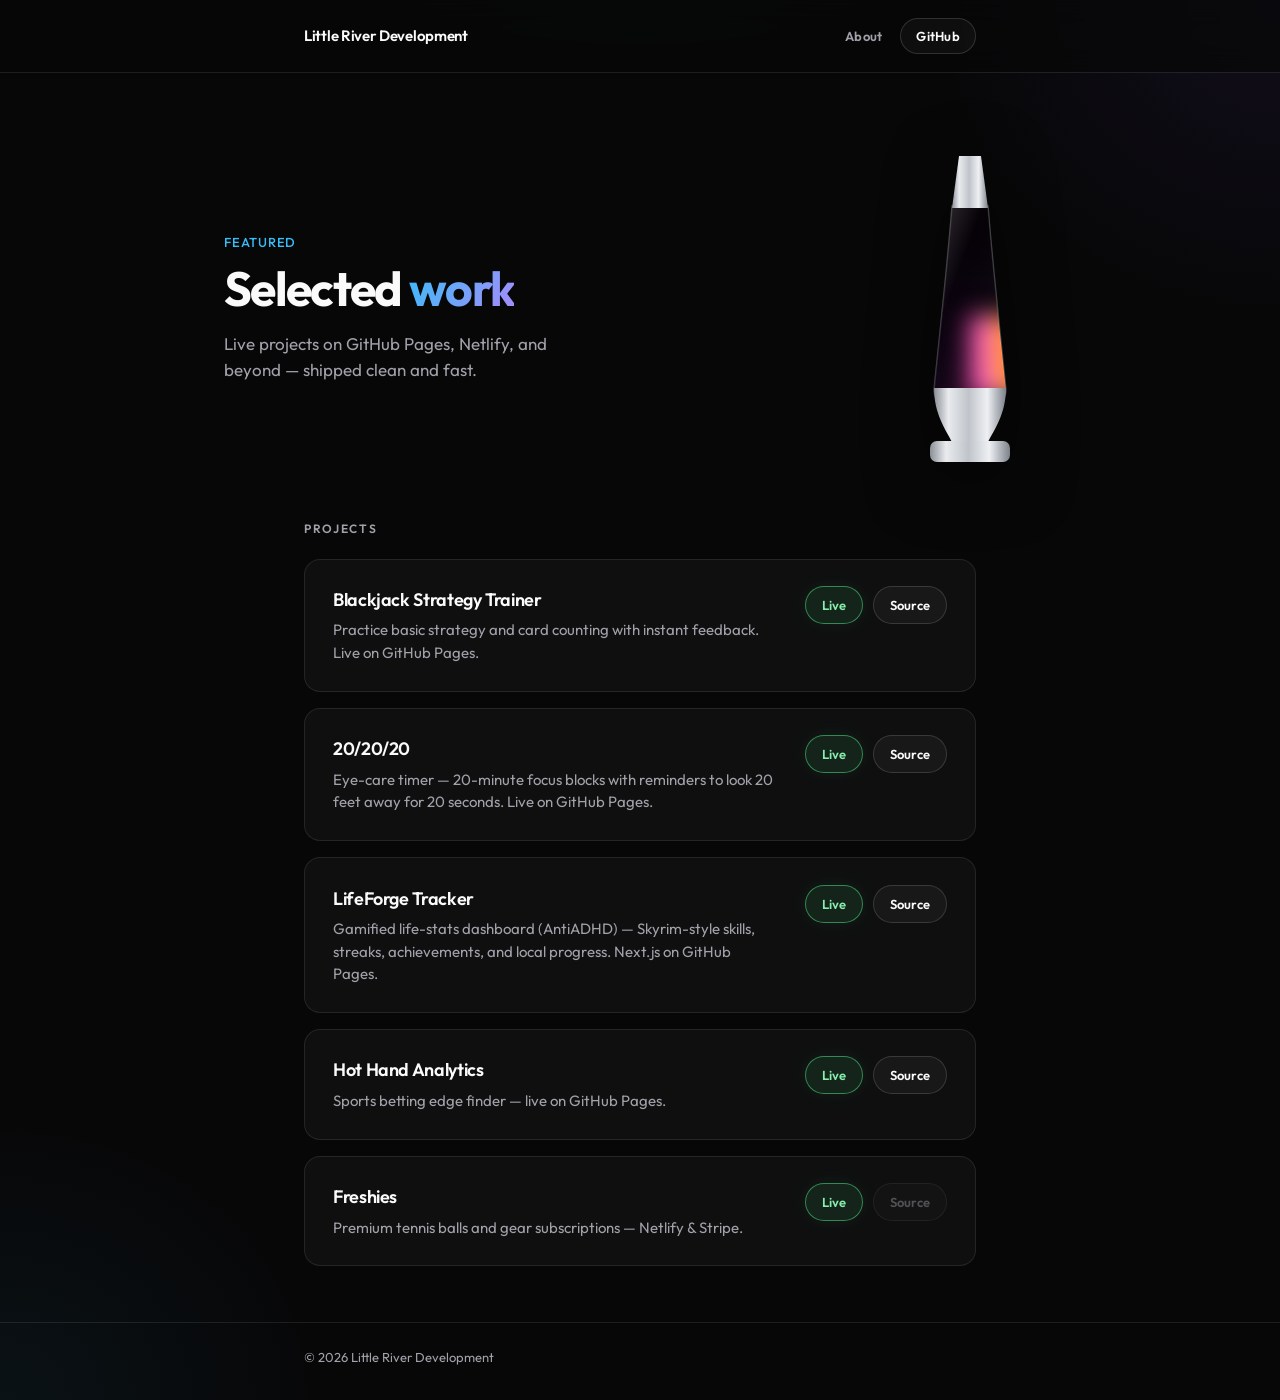
==== commit c1431459: "Add About page; rebuild lava lamp without foreignObject for Safari support Co-authored-by: Cursor <c" ====
--- a/index.html
+++ b/index.html
@@ -28,6 +28,7 @@
       <div class="wrap top-inner">
         <a class="brand" href="./">Little River Development</a>
         <nav class="top-nav" aria-label="Site">
+          <a class="nav-link" href="about.html">About</a>
           <a
             class="nav-btn"
             href="https://github.com/LittleRiverDevelopment/Portfolio"
@@ -52,26 +53,14 @@
           </section>
 
           <div class="lava-lamp" aria-hidden="true">
+            <!-- Back layer: glass vessel fill -->
             <svg
-              class="lava-lamp__svg"
+              class="lava-lamp__svg lava-lamp__svg--back"
               viewBox="0 0 152 336"
-              width="152"
-              height="336"
               xmlns="http://www.w3.org/2000/svg"
               focusable="false"
             >
               <defs>
-                <linearGradient
-                  id="lava-metal"
-                  x1="0%"
-                  y1="0%"
-                  x2="100%"
-                  y2="100%"
-                >
-                  <stop offset="0%" stop-color="#5c5c64" />
-                  <stop offset="45%" stop-color="#3d3d45" />
-                  <stop offset="100%" stop-color="#1e1e24" />
-                </linearGradient>
                 <linearGradient id="lava-glass" x1="0%" y1="0%" x2="0%" y2="100%">
                   <stop offset="0%" stop-color="rgba(52,46,64,0.94)" />
                   <stop offset="55%" stop-color="rgba(22,18,32,0.96)" />
@@ -90,46 +79,40 @@
                   <stop offset="74%" stop-color="#eef0f3" />
                   <stop offset="100%" stop-color="#7c828b" />
                 </linearGradient>
-                <!-- Glass vessel: long cone, narrow at the top, widest where it meets the base -->
-                <clipPath id="lava-glass-clip" clipPathUnits="userSpaceOnUse">
-                  <path
-                    d="M 58 66 C 54 120 44 210 40 250 C 40 256 43 260 49 260 L 103 260 C 109 260 112 256 112 250 C 108 210 98 120 94 66 Z"
-                  />
-                </clipPath>
               </defs>
-              <!-- Glass vessel fill (drawn first so the base sits in front of it) -->
               <path
                 fill="url(#lava-glass)"
                 stroke="rgba(255,255,255,0.12)"
                 stroke-width="1.5"
                 d="M 58 66 C 54 120 44 210 40 250 C 40 256 43 260 49 260 L 103 260 C 109 260 112 256 112 250 C 108 210 98 120 94 66 Z"
               />
-              <foreignObject
-                width="152"
-                height="336"
-                clip-path="url(#lava-glass-clip)"
-              >
-                <div
-                  xmlns="http://www.w3.org/1999/xhtml"
-                  class="lava-lamp__fo"
-                >
-                  <div class="lava-lamp__liquid">
-                    <div class="lava-lamp__blobs">
-                      <span class="lava-blob lava-blob--1"></span>
-                      <span class="lava-blob lava-blob--2"></span>
-                      <span class="lava-blob lava-blob--3"></span>
-                      <span class="lava-blob lava-blob--4"></span>
-                    </div>
-                  </div>
-                </div>
-              </foreignObject>
-              <!-- Glass highlight -->
+            </svg>
+
+            <!-- Middle layer: animated lava, clipped to the glass cone via CSS (Safari-safe) -->
+            <div class="lava-lamp__liquid">
+              <div class="lava-lamp__blobs">
+                <span class="lava-blob lava-blob--1"></span>
+                <span class="lava-blob lava-blob--2"></span>
+                <span class="lava-blob lava-blob--3"></span>
+                <span class="lava-blob lava-blob--4"></span>
+              </div>
+            </div>
+
+            <!-- Front layer: glass highlight, base, and cap -->
+            <svg
+              class="lava-lamp__svg lava-lamp__svg--front"
+              viewBox="0 0 152 336"
+              xmlns="http://www.w3.org/2000/svg"
+              focusable="false"
+            >
+              <!-- Glass highlight + rim over the lava -->
               <path
                 fill="url(#lava-shine)"
+                stroke="rgba(255,255,255,0.14)"
+                stroke-width="1.5"
                 d="M 58 66 C 54 120 44 210 40 250 C 40 256 43 260 49 260 L 103 260 C 109 260 112 256 112 250 C 108 210 98 120 94 66 Z"
-                style="pointer-events: none"
-              />
-              <!-- Base: in front of the glass; top edge aligns with the glass widest point -->
+              />
+              <!-- Base: top edge aligns with the glass widest point -->
               <path
                 fill="url(#lava-silver)"
                 d="M 40 248 C 40 274 52 290 58 302 L 94 302 C 100 290 112 274 112 248 Z"
@@ -147,7 +130,6 @@
                 class="lava-lamp__cap"
                 fill="url(#lava-silver)"
                 d="M 65 16 L 87 16 L 94 68 L 58 68 Z"
-                style="pointer-events: none"
               />
             </svg>
           </div>
--- a/styles.css
+++ b/styles.css
@@ -168,6 +168,23 @@
   color: #fff;
 }
 
+.top-nav {
+  display: flex;
+  align-items: center;
+  gap: 1.1rem;
+}
+
+.nav-link {
+  font-size: 0.8125rem;
+  font-weight: 600;
+  letter-spacing: 0.02em;
+  color: var(--text-soft);
+}
+
+.nav-link:hover {
+  color: var(--text);
+}
+
 .nav-btn {
   display: inline-flex;
   align-items: center;
@@ -231,29 +248,24 @@
   );
 
   justify-self: center;
+  position: relative;
   width: 152px;
+  height: 336px;
   line-height: 0;
   filter: drop-shadow(0 14px 32px rgba(0, 0, 0, 0.5));
 }
 
+/* Three stacked layers (DOM order = paint order): glass, lava, then cap/base */
 .lava-lamp__svg {
+  position: absolute;
+  inset: 0;
   display: block;
   width: 100%;
-  height: auto;
-  vertical-align: top;
-}
-
-/* foreignObject host: fills SVG so lava clips to glass path */
-.lava-lamp__fo {
-  width: 152px;
-  height: 336px;
-  margin: 0;
-  padding: 0;
-  overflow: hidden;
-  position: relative;
-  background: transparent;
-}
-
+  height: 100%;
+}
+
+/* Lava sits between the back and front SVGs, clipped to the glass cone.
+   CSS clip-path: path() avoids SVG foreignObject, which is unreliable in Safari. */
 .lava-lamp__liquid {
   position: absolute;
   inset: 0;
@@ -263,6 +275,12 @@
     #24061f 0%,
     #100515 50%,
     #060208 100%
+  );
+  -webkit-clip-path: path(
+    "M 58 66 C 54 120 44 210 40 250 C 40 256 43 260 49 260 L 103 260 C 109 260 112 256 112 250 C 108 210 98 120 94 66 Z"
+  );
+  clip-path: path(
+    "M 58 66 C 54 120 44 210 40 250 C 40 256 43 260 49 260 L 103 260 C 109 260 112 256 112 250 C 108 210 98 120 94 66 Z"
   );
 }
 
@@ -489,6 +507,50 @@
   color: var(--text-soft);
 }
 
+.about {
+  margin-top: 3rem;
+}
+
+.about--page {
+  margin-top: 0;
+}
+
+.about-heading {
+  margin: 0.35rem 0 1.5rem;
+  font-size: clamp(2rem, 5vw, 2.75rem);
+  font-weight: 700;
+  line-height: 1.1;
+  letter-spacing: -0.035em;
+}
+
+.about-back {
+  margin: 1.5rem 0 0;
+}
+
+.about-card {
+  padding: 1.75rem;
+  background: var(--surface);
+  border: 1px solid var(--border);
+  border-radius: var(--radius);
+}
+
+@media (min-width: 540px) {
+  .about-card {
+    padding: 2rem 2.25rem;
+  }
+}
+
+.about-text {
+  margin: 0;
+  color: var(--text-soft);
+  font-size: 1rem;
+  line-height: 1.7;
+}
+
+.about-text + .about-text {
+  margin-top: 1rem;
+}
+
 .project-list {
   list-style: none;
   margin: 0;
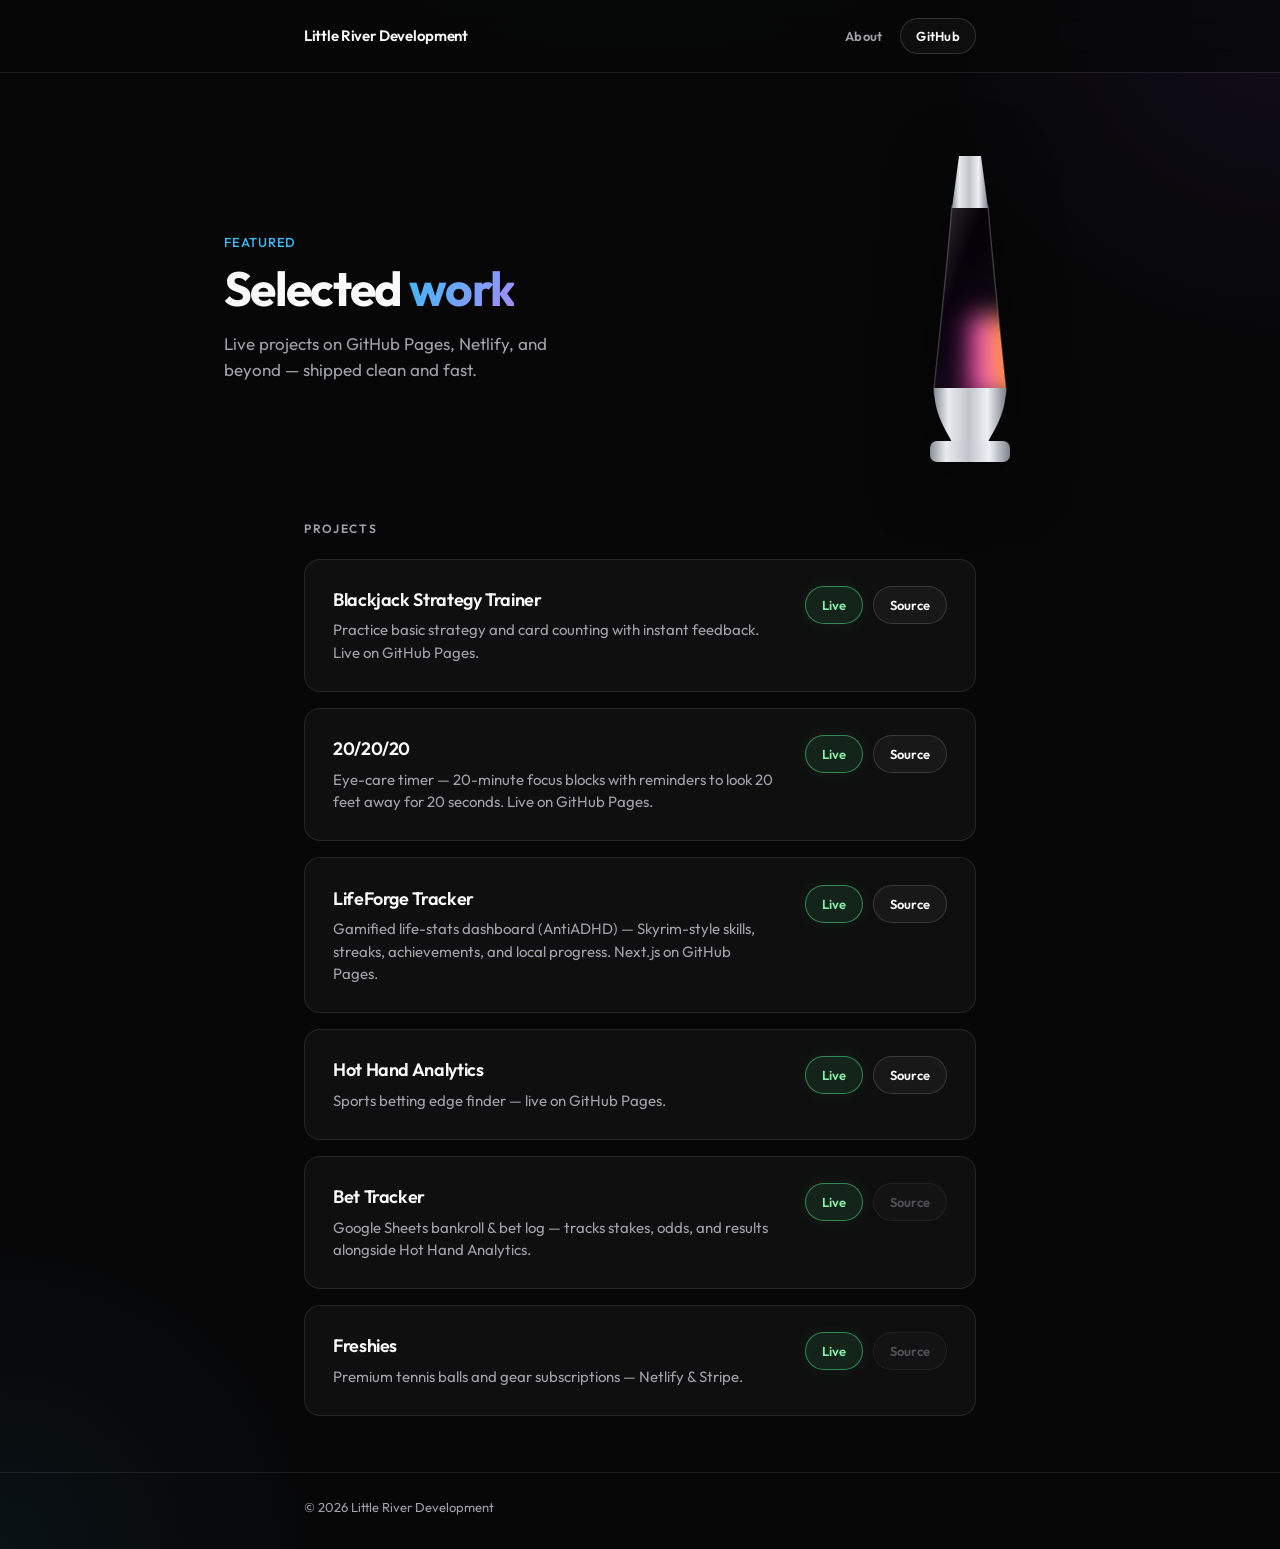
==== commit fe1da538: "Add Bet Tracker (Google Sheets) to portfolio Co-authored-by: Cursor <cursoragent@cursor.com>" ====
--- a/index.html
+++ b/index.html
@@ -242,6 +242,27 @@
             </li>
             <li class="project">
               <div class="project-main">
+                <h3 class="project-name">Bet Tracker</h3>
+                <p class="project-desc">
+                  Google Sheets bankroll &amp; bet log — tracks stakes, odds,
+                  and results alongside Hot Hand Analytics.
+                </p>
+              </div>
+              <div class="project-links">
+                <a
+                  class="pill pill-live"
+                  href="https://docs.google.com/spreadsheets/d/17t5PucX0lRRI--28lau67isWQtSvSwn3a9BgcEdP3W4/edit?pli=1&gid=1501232229#gid=1501232229"
+                  target="_blank"
+                  rel="noopener noreferrer"
+                  >Live</a
+                >
+                <a class="pill pill-muted" href="#" aria-disabled="true"
+                  >Source</a
+                >
+              </div>
+            </li>
+            <li class="project">
+              <div class="project-main">
                 <h3 class="project-name">Freshies</h3>
                 <p class="project-desc">
                   Premium tennis balls and gear subscriptions — Netlify &
